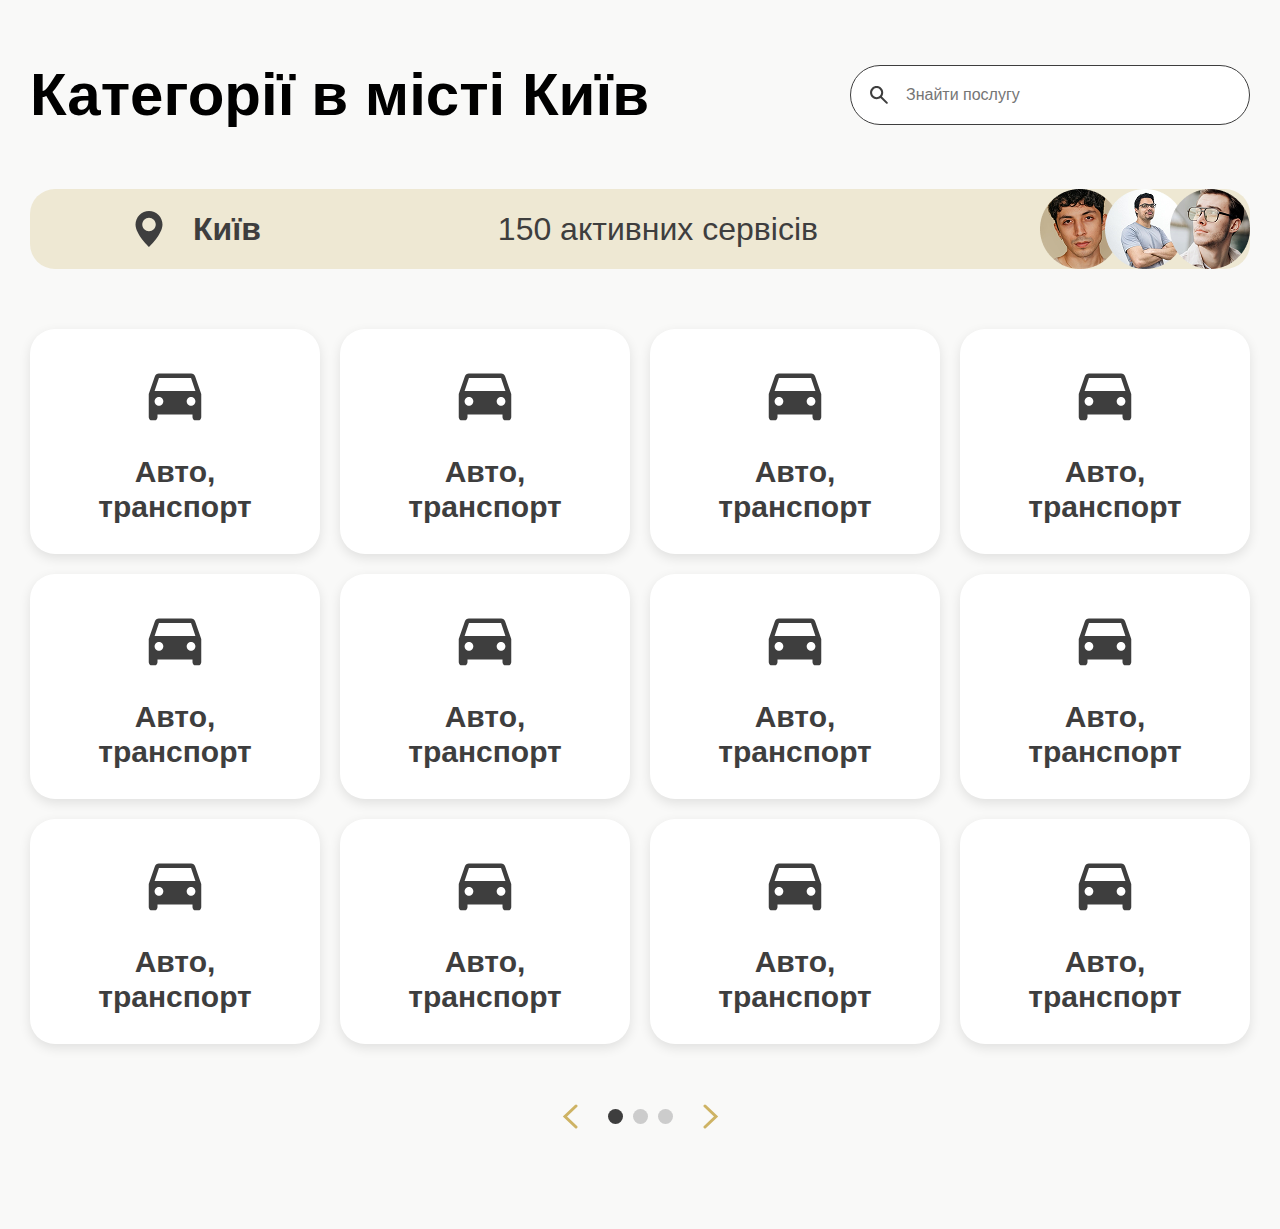
==== categories.html @ cbaebc3b "виправлення welcome сторінки, верстка сторінки категорій" ====
<!DOCTYPE html>
<html lang="uk">
<head>
    <meta charset="UTF-8">
    <meta name="viewport" content="width=device-width, initial-scale=1.0">
    <title>Fortis Services</title>    
    <link href="https://fonts.googleapis.com/css2?family=Audiowide&display=swap" rel="stylesheet">
    <link rel="stylesheet" href="css/styles.css">
    <link rel="shortcut icon" href="img/fic.png" type="image/x-icon">
</head>
<body>
    
    <div class="categories">
        <div class="categories__title-and-search">
            <h2 class="categories__title">Категорії в місті Київ</h2>
            <form class="search-form">
                <img src="img/icon-search.svg" alt="Search Icon" class="search-form__icon">
                <input type="text" placeholder="Знайти послугу" class="search-form__input"/>
            </form>
        </div>
        <div class="categories__info-bar">
            <div class="categories__location">
                <img class="categories__location-icon" src="img/icon-location.svg" alt="location icon"/>
                <span class="categories__city">Київ</span>
            </div>
            <span class="categories__quantity-of-services">150 активних сервісів</span>
            <div class="categories__avatars">
                <a class="categories__avatar" href="#"><img src="img/dude1.png" alt="dude1"/></a>
                <a class="categories__avatar" href="#"><img src="img/dude2.png" alt="dude2"/></a>
                <a class="categories__avatar" href="#"><img src="img/dude3.png" alt="dude3"/></a>
            </div>
        </div>
        <div class="categories__services">
            <a href="#" class="categories__service">
                <img src="img/icon-car.svg" alt="icon-car"/>
                Авто, транспорт
            </a>
            <a href="#" class="categories__service">
                <img src="img/icon-car.svg" alt="icon-car"/>
                Авто, транспорт
            </a>
            <a href="#" class="categories__service">
                <img src="img/icon-car.svg" alt="icon-car"/>
                Авто, транспорт
            </a>
            <a href="#" class="categories__service">
                <img src="img/icon-car.svg" alt="icon-car"/>
                Авто, транспорт
            </a>
            <a href="#" class="categories__service">
                <img src="img/icon-car.svg" alt="icon-car"/>
                Авто, транспорт
            </a>
            <a href="#" class="categories__service">
                <img src="img/icon-car.svg" alt="icon-car"/>
                Авто, транспорт
            </a>
            <a href="#" class="categories__service">
                <img src="img/icon-car.svg" alt="icon-car"/>
                Авто, транспорт
            </a>
            <a href="#" class="categories__service">
                <img src="img/icon-car.svg" alt="icon-car"/>
                Авто, транспорт
            </a>
            <a href="#" class="categories__service">
                <img src="img/icon-car.svg" alt="icon-car"/>
                Авто, транспорт
            </a>
            <a href="#" class="categories__service">
                <img src="img/icon-car.svg" alt="icon-car"/>
                Авто, транспорт
            </a>
            <a href="#" class="categories__service">
                <img src="img/icon-car.svg" alt="icon-car"/>
                Авто, транспорт
            </a>
            <a href="#" class="categories__service">
                <img src="img/icon-car.svg" alt="icon-car"/>
                Авто, транспорт
            </a>
            
        </div>
        <div class="categories__controls">
            <a href="#" class="categories__prev"><img src="img/prev.svg" alt="previous"/></a>
            <div class="categories__dots">
                <a href="#" class="categories__dot categories__dot_active"></a>
                <a href="#" class="categories__dot"></a>
                <a href="#" class="categories__dot"></a>
            </div>
            <a href="#" class="categories__next"><img src="img/prev.svg" alt="next"/></a>
        </div>
    </div>

</body>
</html>
---- css/styles.css ----
@import 'normalize.css';
@import 'default.css';


@import 'welcome-page.css';
@import 'categories-page.css';
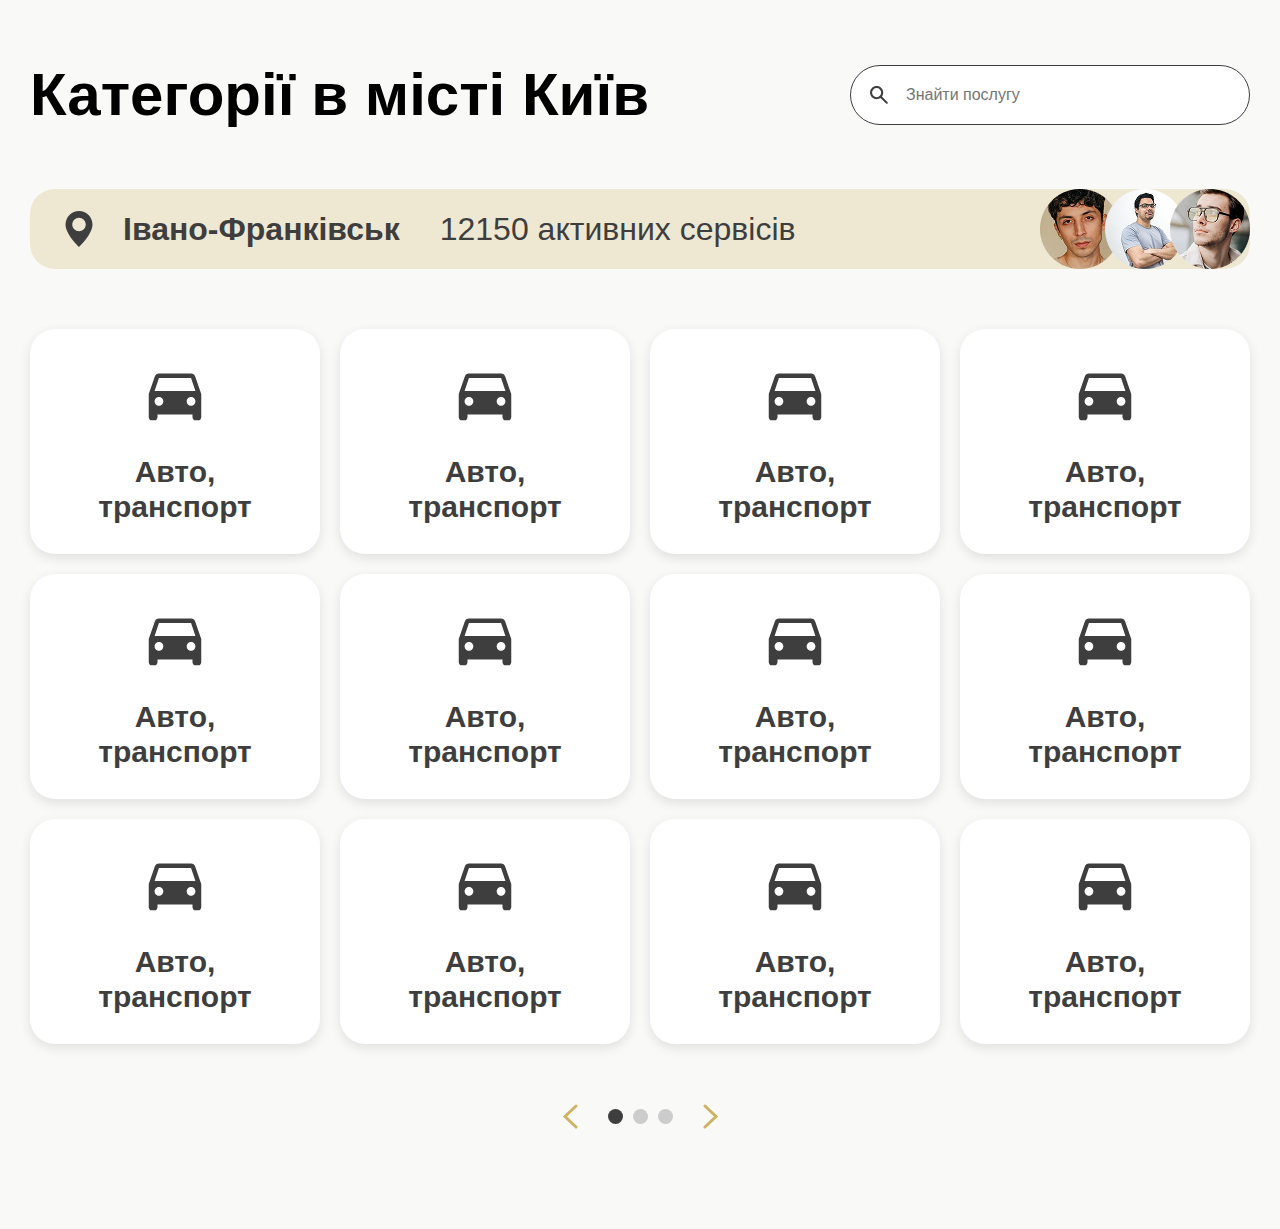
==== commit ddbad0a3: "виправлено відображення блоку з локацією і кількістю сервісів на мобільних" ====
--- a/categories.html
+++ b/categories.html
@@ -19,11 +19,13 @@
             </form>
         </div>
         <div class="categories__info-bar">
-            <div class="categories__location">
-                <img class="categories__location-icon" src="img/icon-location.svg" alt="location icon"/>
-                <span class="categories__city">Київ</span>
+            <div class="categories__location-and-quantity-container">
+                <div class="categories__location">
+                    <img class="categories__location-icon" src="img/icon-location.svg" alt="location icon"/>
+                    <span class="categories__city">Івано-Франківськ</span>
+                </div>
+                <span class="categories__quantity-of-services">12150 активних сервісів</span>
             </div>
-            <span class="categories__quantity-of-services">150 активних сервісів</span>
             <div class="categories__avatars">
                 <a class="categories__avatar" href="#"><img src="img/dude1.png" alt="dude1"/></a>
                 <a class="categories__avatar" href="#"><img src="img/dude2.png" alt="dude2"/></a>
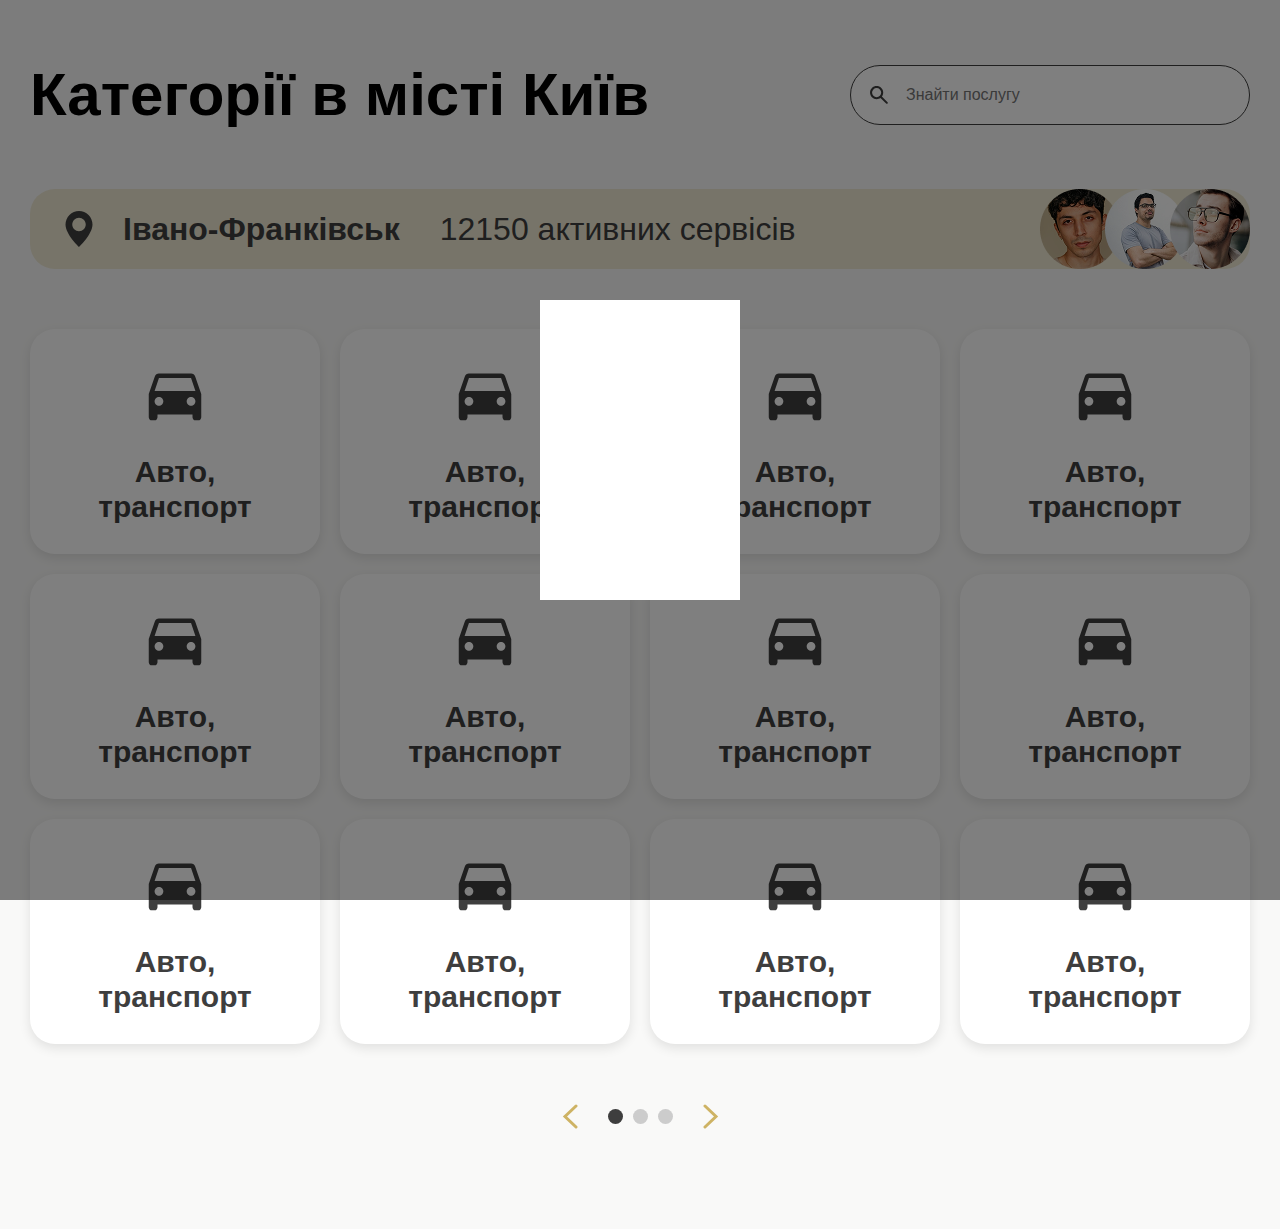
==== commit 69e140c4: "add popup" ====
--- a/categories.html
+++ b/categories.html
@@ -92,7 +92,13 @@
             </div>
             <a href="#" class="categories__next"><img src="img/prev.svg" alt="next"/></a>
         </div>
+
+        <div class="popup">
+            <div class="popup__background"></div>
+            <div class="popup__container"></div>
+        </div>
     </div>
 
+   
 </body>
 </html>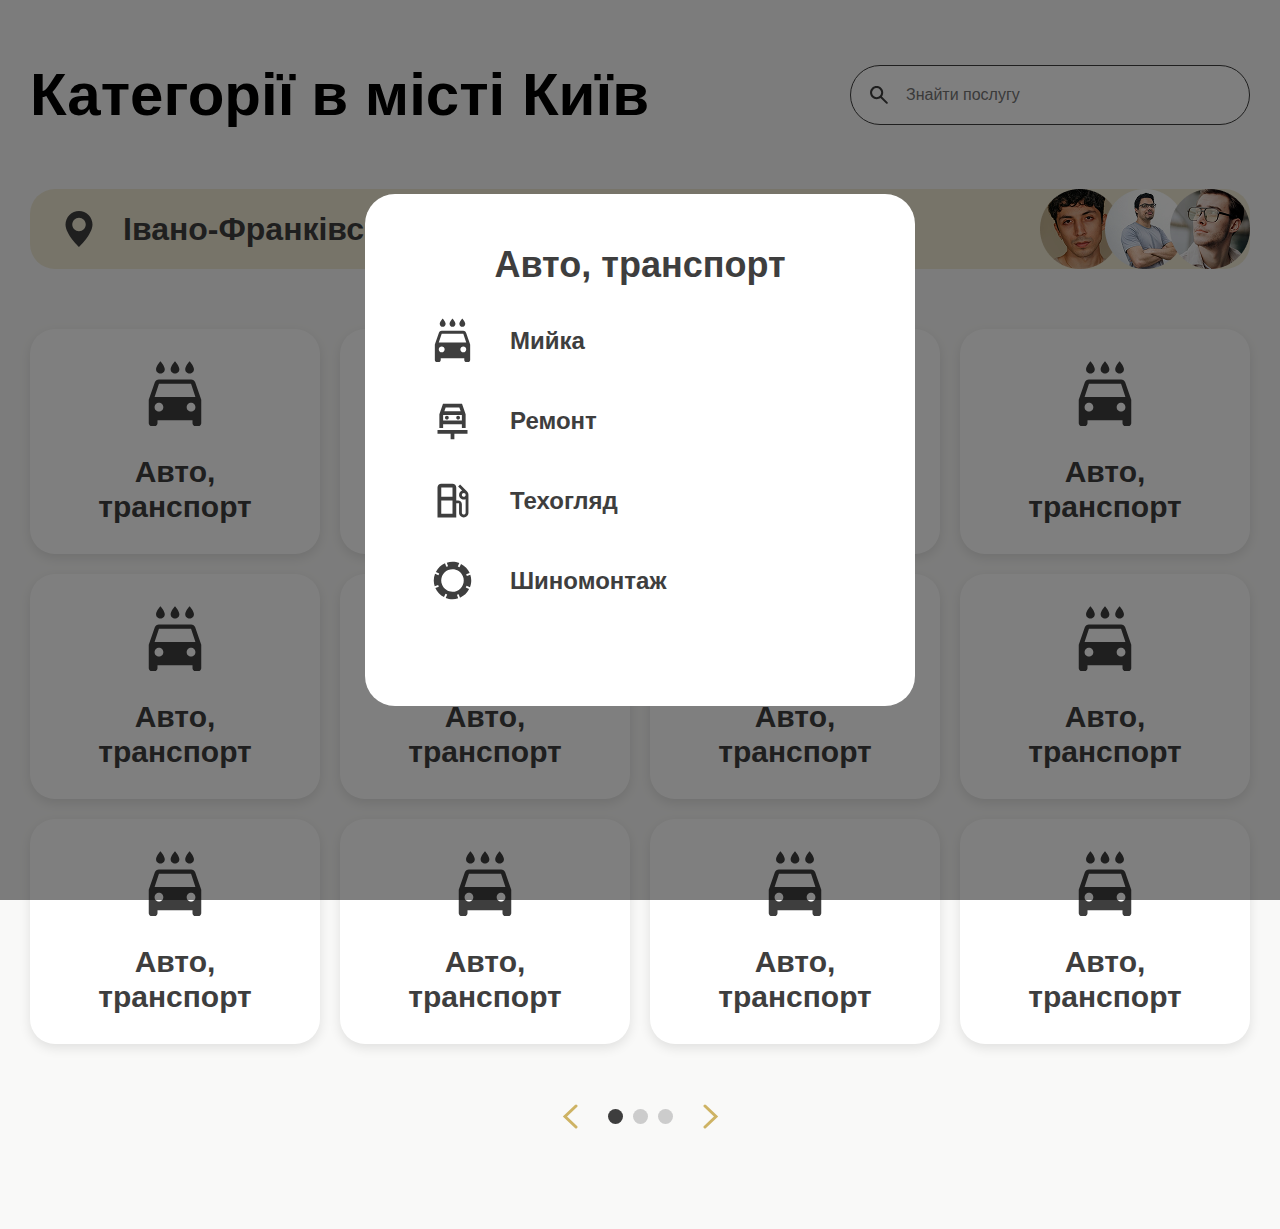
==== commit 55c76669: "додано контент і стилі для popup" ====
--- a/categories.html
+++ b/categories.html
@@ -95,7 +95,35 @@
 
         <div class="popup">
             <div class="popup__background"></div>
-            <div class="popup__container"></div>
+            <div class="popup__container">
+                <h2 class="popup__title">Авто, транспорт</h2>
+                <ul class="popup__menu">
+                    <li>
+                        <a href="" class="popup__menu-link">
+                            <img src="img/icon-wash.svg" alt="wash"/>
+                            Мийка
+                        </a>
+                    </li>
+                    <li>
+                        <a href="" class="popup__menu-link">
+                            <img src="img/icon-fix.svg" alt="fix"/>
+                            Ремонт
+                        </a>
+                    </li>                    
+                    <li>
+                        <a href="" class="popup__menu-link">
+                            <img src="img/icon-check.svg" alt="check"/>
+                            Техогляд
+                        </a>
+                    </li>
+                    <li>
+                        <a href="" class="popup__menu-link">
+                            <img src="img/icon-wheels.svg" alt="wheels"/>
+                            Шиномонтаж
+                        </a>
+                    </li>
+                </ul>
+            </div>
         </div>
     </div>
 
